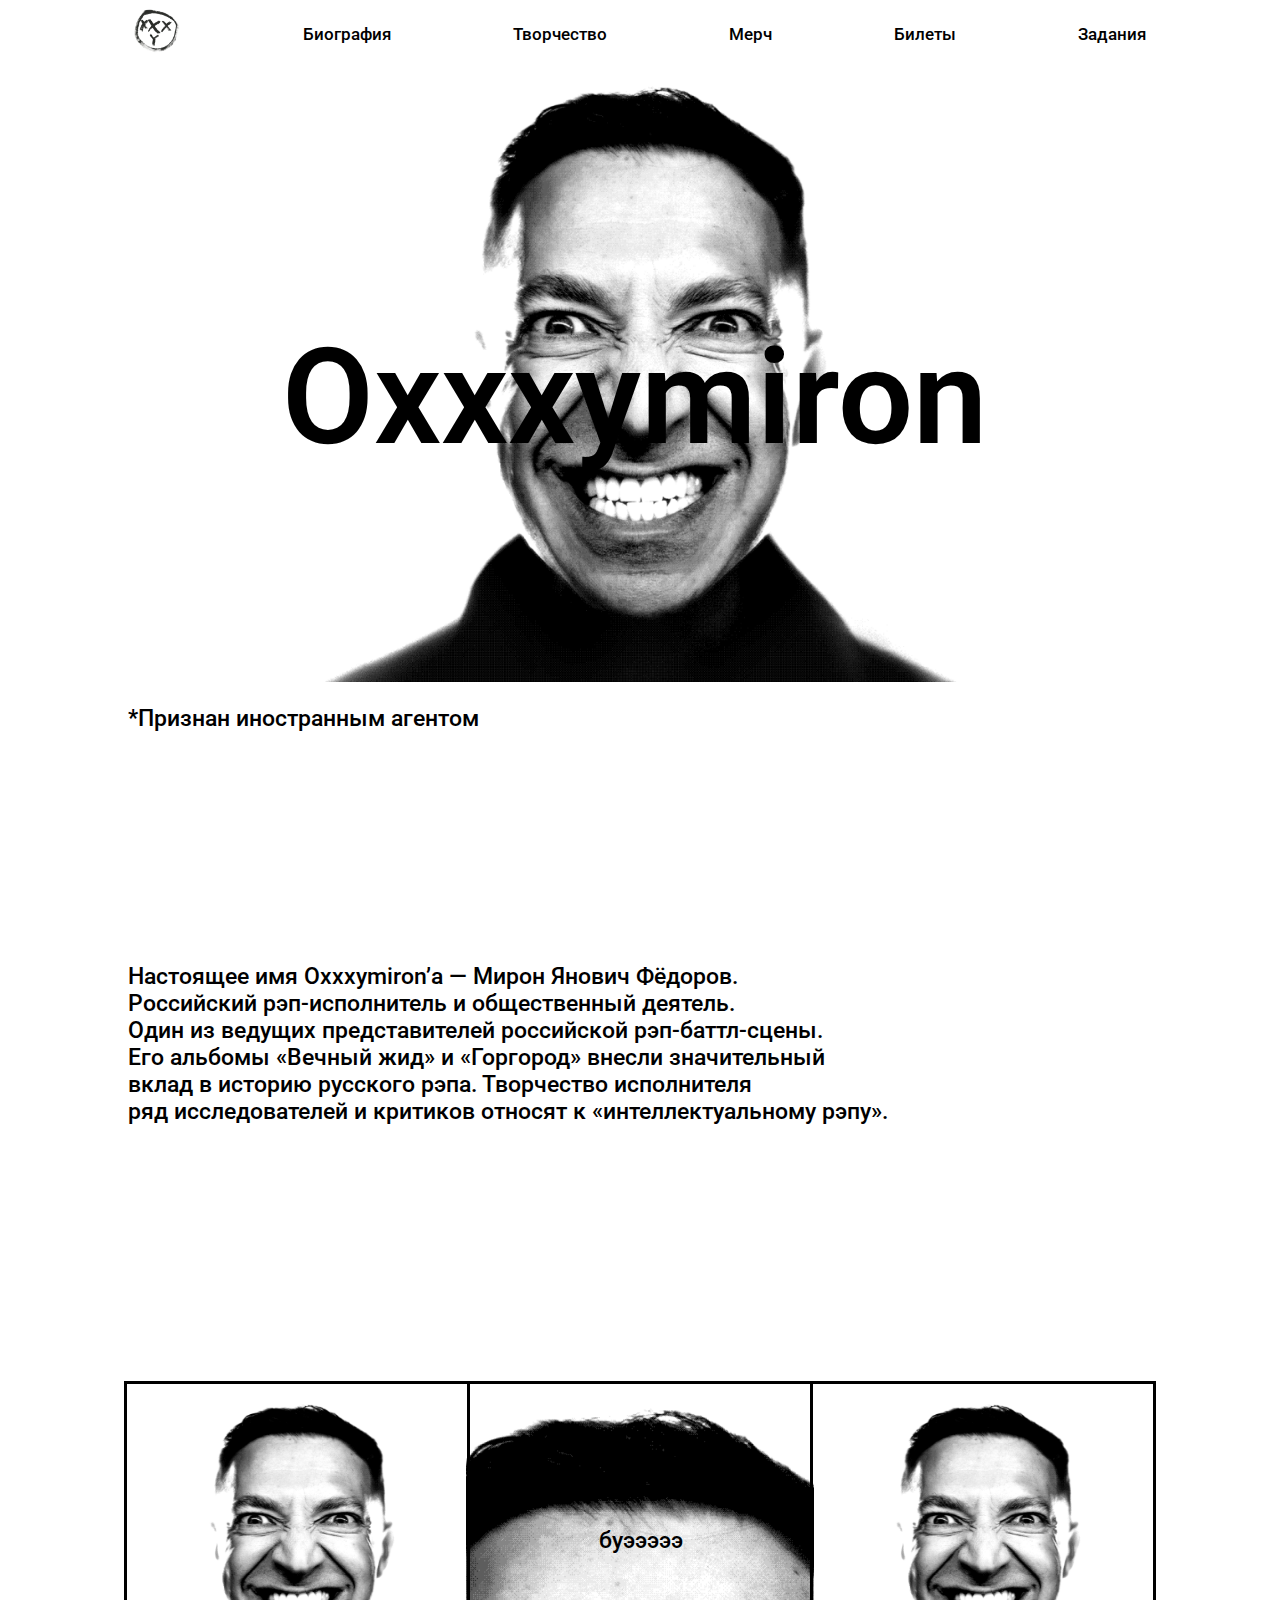
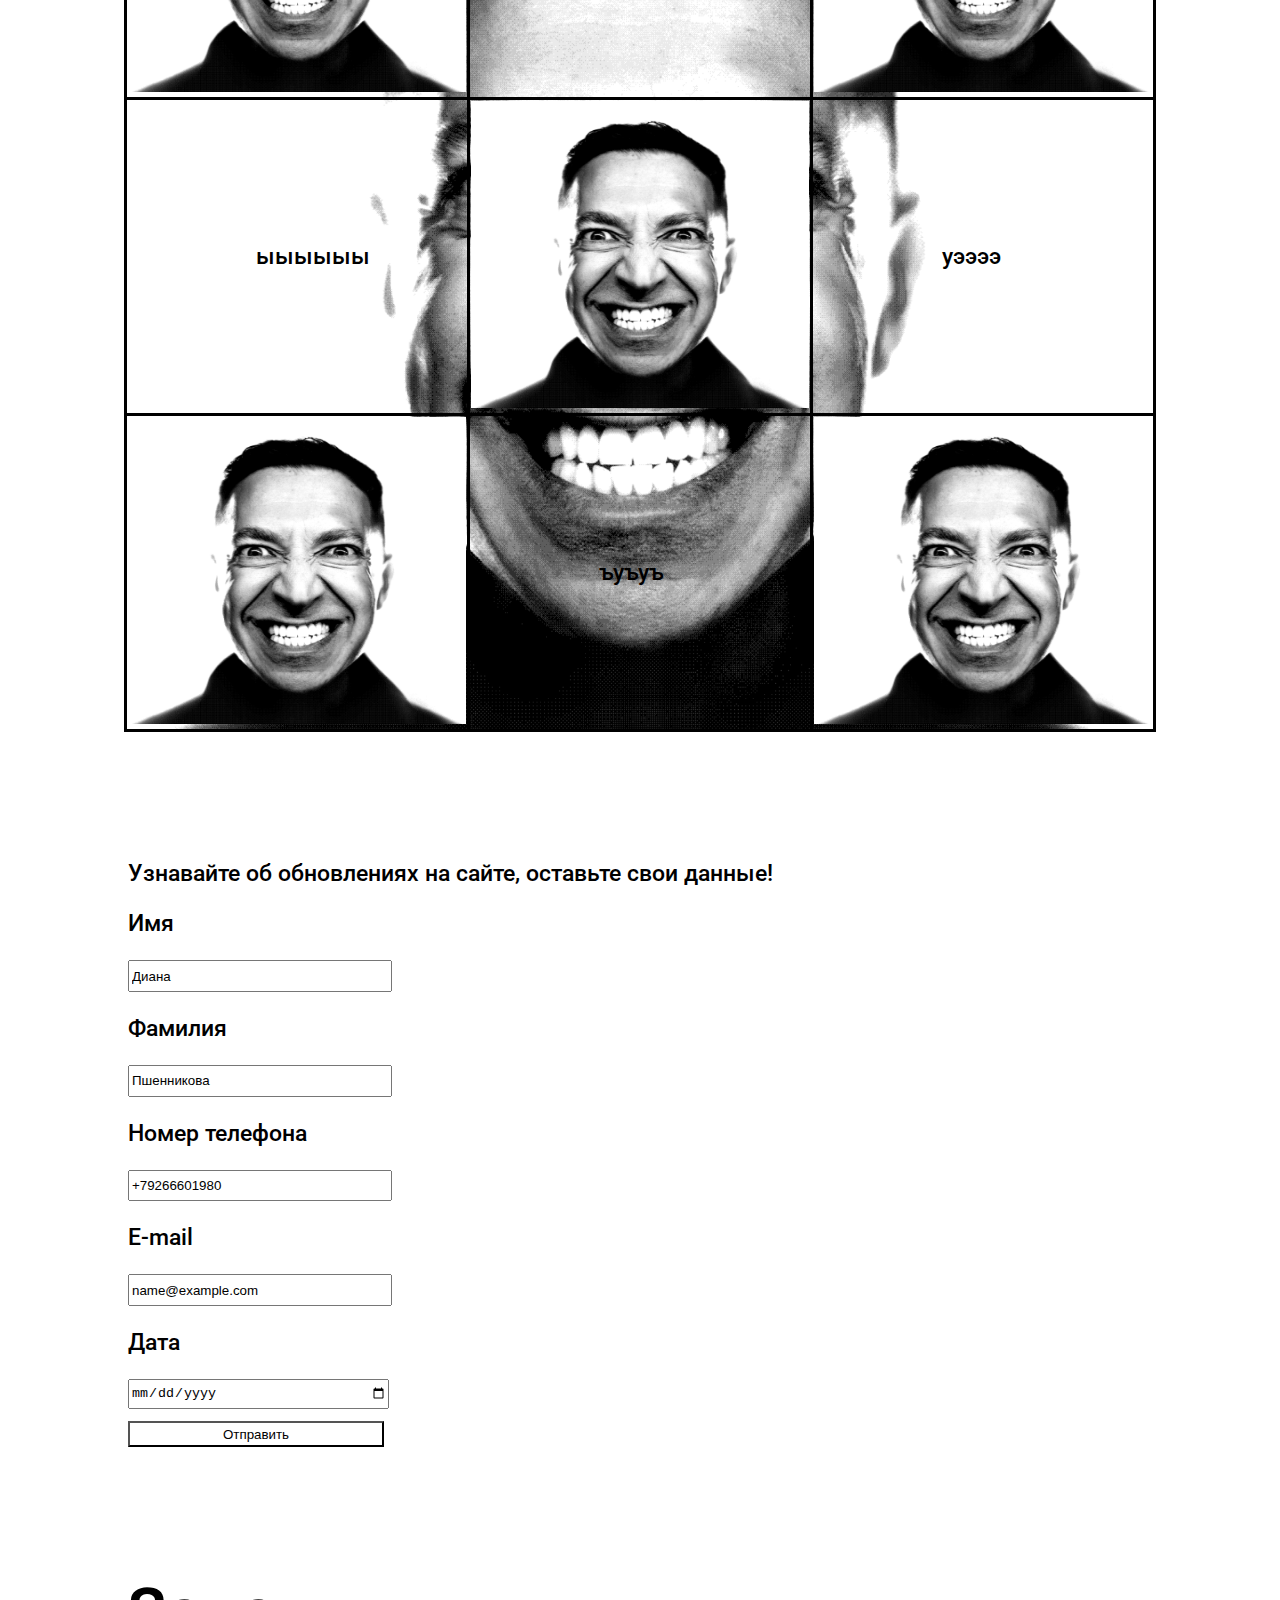
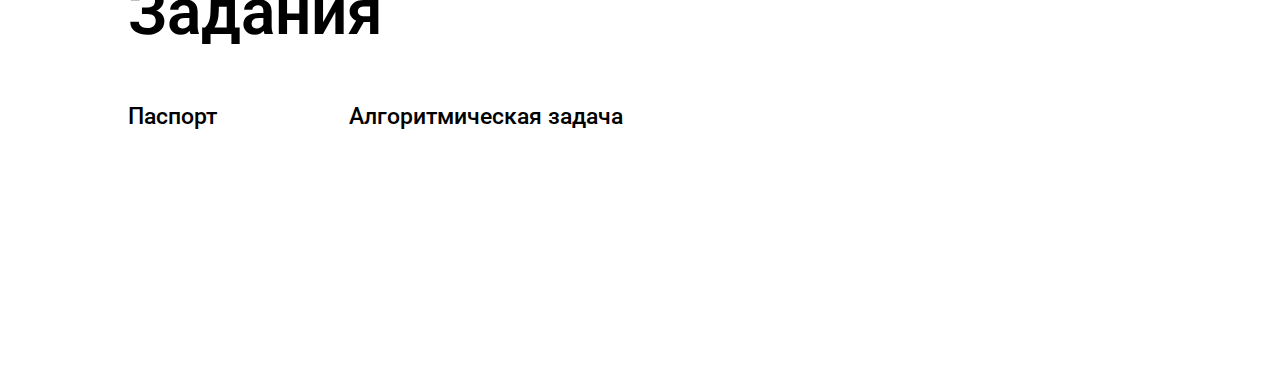
==== index.html @ 1d1434c1 "init" ====
<!DOCTYPE html>
<html lang="en" dir="ltr">
  <head>
    <meta charset="utf-8">
    <title>Oxxxymiron</title>
    <link rel="stylesheet" href="stylesheets/style.css">
  </head>
  <body>
    <!-- <img class="fon" src="images/g.png" alt=""> -->
    <nav>
      <div class="menu-items">
        <a href="index.html" class="icon"></a>
        <a href="bio.html">Биография</a>
        <a href="crea.html">Творчество</a>
        <a href="merch.html">Мерч</a>
        <a href="https://oxxxymiron.com/" target="_blank">Билеты</a>
        <a href="#tasks">Задания</a>
      </div>
    </nav>
    <img class="im_1" src="images/im_1.png" alt="">
    <h1 class="ind">Oxxxymiron</h1>
    <p class="p_i">*Признан иностранным агентом</p>
    <p class="p_i_2">Настоящее имя Oxxxymiron’а — Мирон Янович Фёдоров. <br>
       Российский рэп-исполнитель и общественный деятель. <br>
       Один из ведущих представителей российской рэп-баттл-сцены. <br>
       Его альбомы «Вечный жид» и «Горгород» внесли значительный <br>вклад в историю русского рэпа.
       Творчество исполнителя <br>ряд исследователей и критиков относят к «интеллектуальному рэпу».
    </p>
    <table>
      <tr>
        <td><img src="images/im_1_1.png" alt=""></td>
        <td><p>буэээээ</p></td>
        <td><img src="images/im_1_1.png" alt=""></td>
      </tr>
      <tr>
        <td><p>ыыыыыы</p></td>
        <td><img src="images/im_1_1.png" alt=""></td>
        <td><p>уээээ</p></td>
      </tr>
      <tr>
        <td><img src="images/im_1_1.png" alt=""></td>
        <td><p>ъуъуъ</p></td>
        <td><img src="images/im_1_1.png" alt=""></td>
      </tr>
    </table>

    <form class="" action="index.html" method="post">
      <p>Узнавайте об обновлениях на сайте, оставьте свои данные!</p>
      <p>Имя</p>
      <input type="text" name="" value="Диана" placeholder="">
      <p>Фамилия</p>
      <input type="text" name="" value="Пшенникова" placeholder="">
      <p>Номер телефона</p>
      <input type="tel" name="" value="+79266601980" placeholder="">
      <p>E-mail</p>
      <input type="email" name="" value="name@example.com" placeholder="">
      <p>Дата</p>
      <input type="date" name="" value="08.10.2023" placeholder="">

      <button type="submit" name="button">Отправить</button>
    </form>


    <h2 id="tasks">Задания</h2>
    <div class="a_tasks">
      <!-- <a href="" target="_blank">Паспорт с DOM</a> -->
      <a href="passport/passport.html" target="_blank">Паспорт</a>
      <a href="alg.html" target="_blank">Алгоритмическая задача</a>
    </div>
  </body>
</html>
---- stylesheets/style.css ----
/* @import "reset.css"; */
@import url('https://fonts.googleapis.com/css2?family=Roboto:ital,wght@0,100;0,300;0,400;0,500;0,700;0,900;1,100;1,300;1,400;1,500;1,700;1,900&display=swap');
@import "index.css";
@import "bio.css";
@import "crea.css";
@import "merch.css";
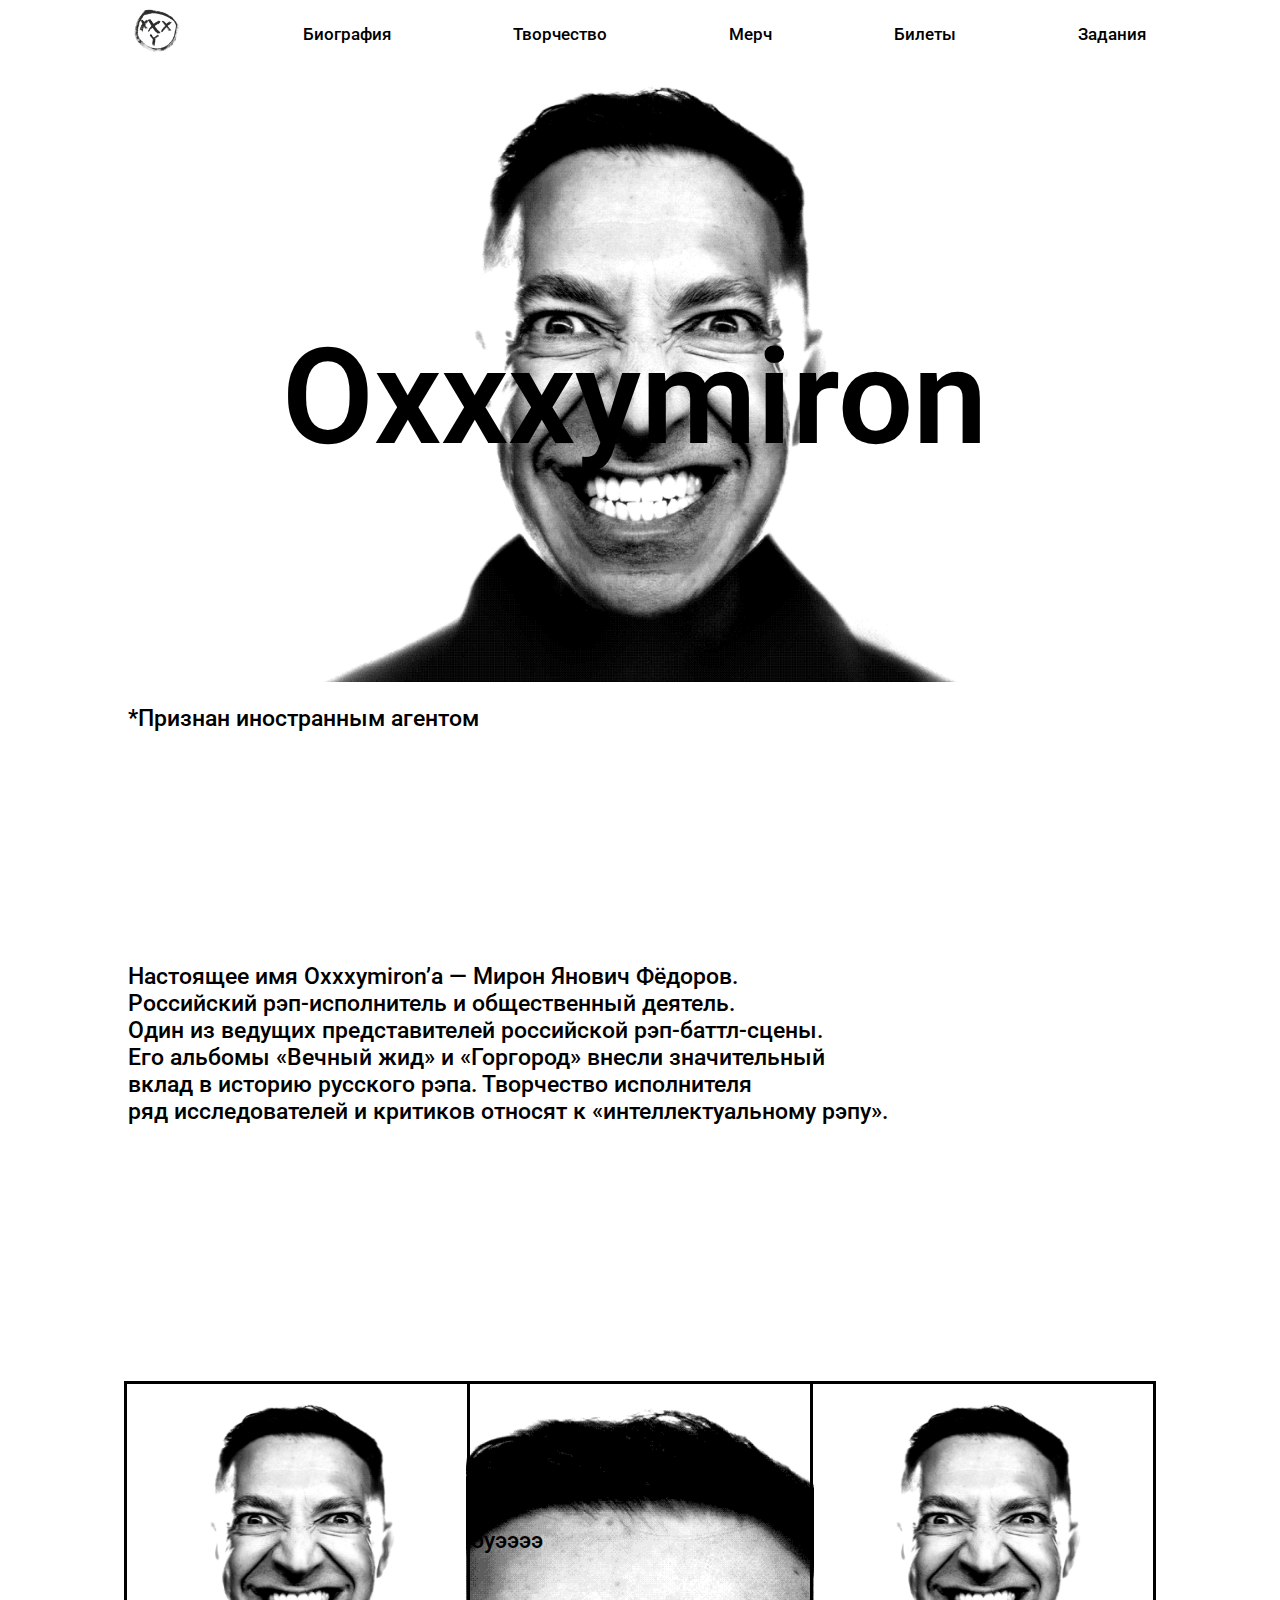
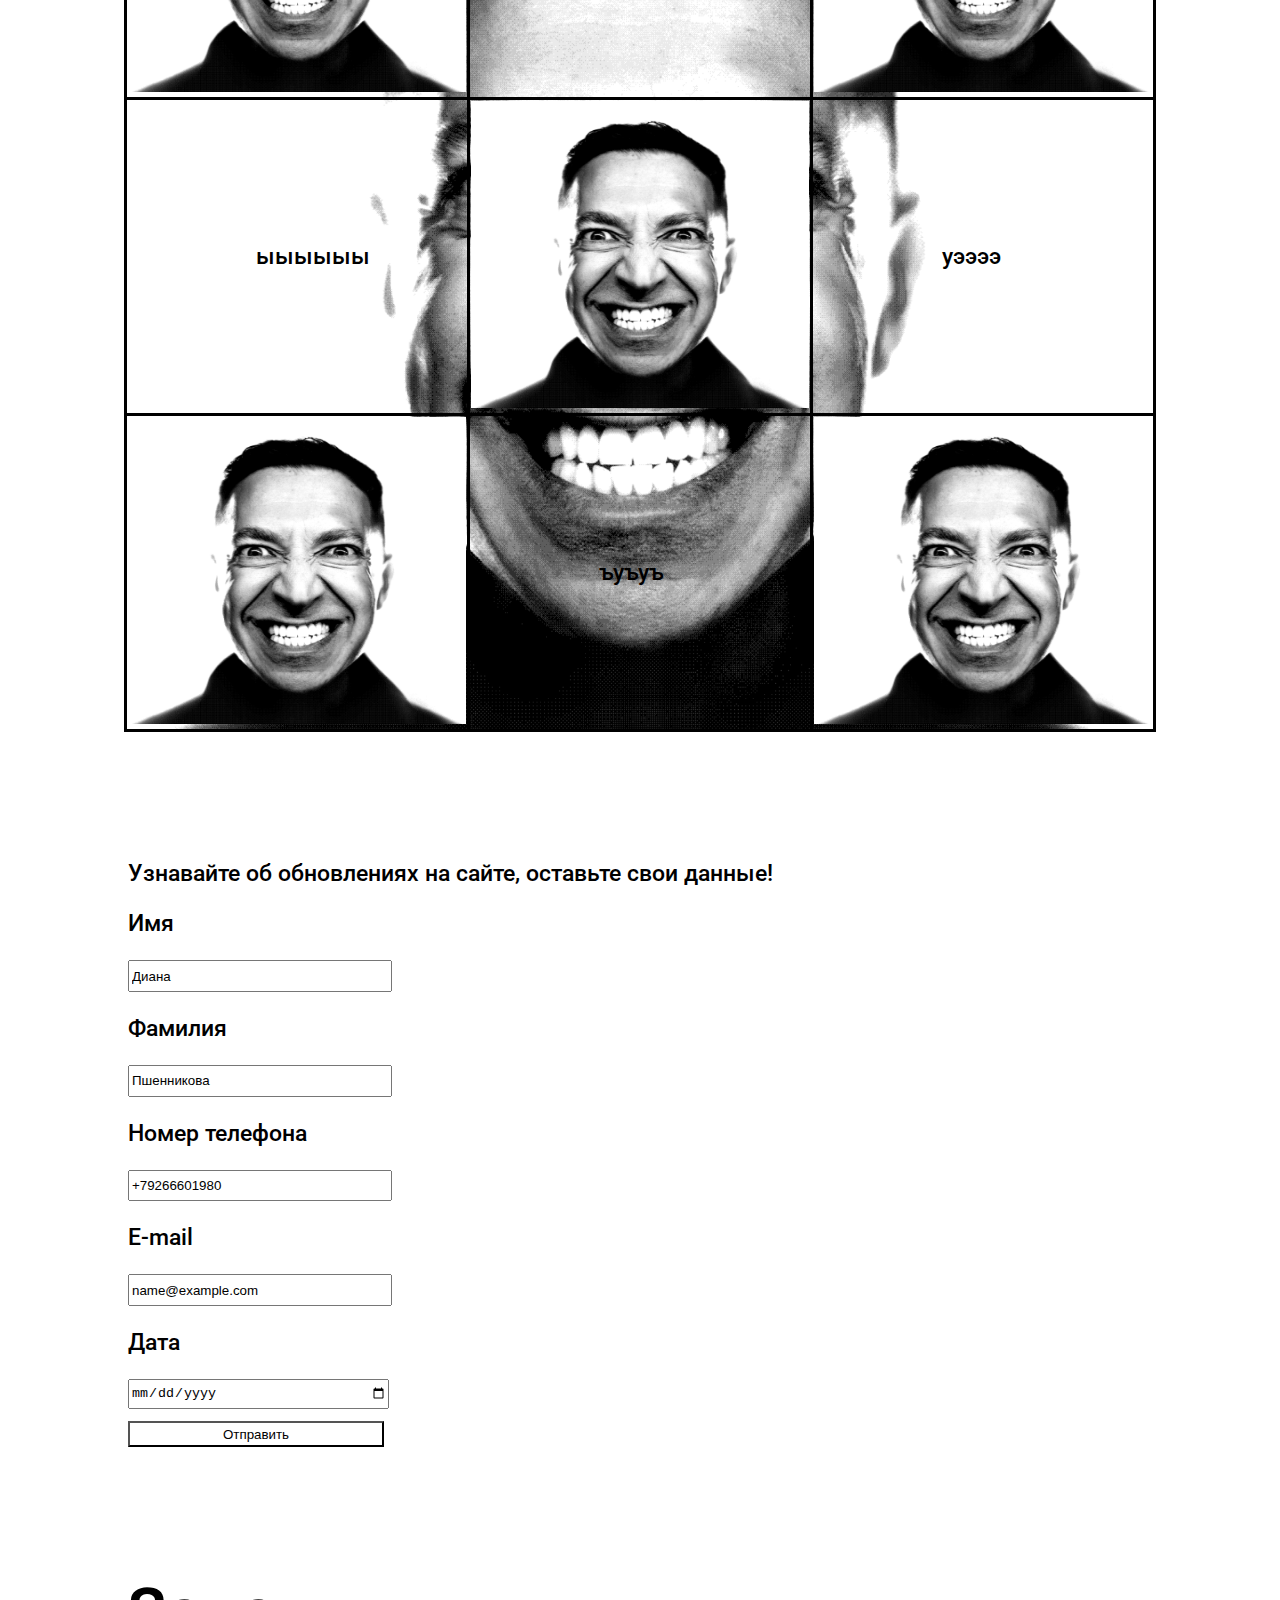
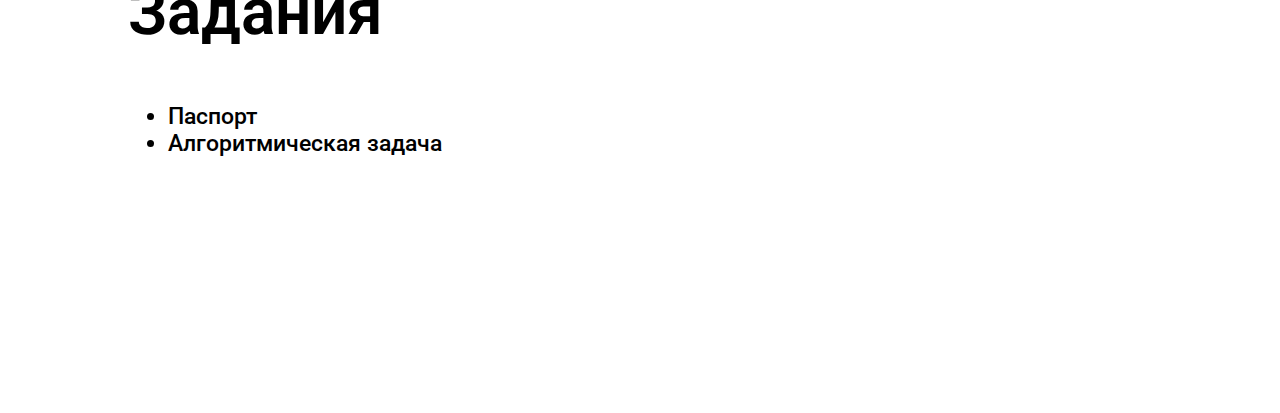
==== commit c7967776: "3" ====
--- a/index.html
+++ b/index.html
@@ -29,7 +29,7 @@
     <table>
       <tr>
         <td><img src="images/im_1_1.png" alt=""></td>
-        <td><p>буэээээ</p></td>
+        <td><a href="https://oxxxymiron.com/">буээээ</a></td>
         <td><img src="images/im_1_1.png" alt=""></td>
       </tr>
       <tr>
@@ -44,18 +44,18 @@
       </tr>
     </table>
 
-    <form class="" action="index.html" method="post">
+    <form class="" action="index.html" method="get">
       <p>Узнавайте об обновлениях на сайте, оставьте свои данные!</p>
       <p>Имя</p>
-      <input type="text" name="" value="Диана" placeholder="">
+      <input type="text" name="name" value="Диана" placeholder="">
       <p>Фамилия</p>
-      <input type="text" name="" value="Пшенникова" placeholder="">
+      <input type="text" name="name" value="Пшенникова" placeholder="">
       <p>Номер телефона</p>
-      <input type="tel" name="" value="+79266601980" placeholder="">
+      <input type="tel" name="name" value="+79266601980" placeholder="">
       <p>E-mail</p>
-      <input type="email" name="" value="name@example.com" placeholder="">
+      <input type="email" name="name" value="name@example.com" placeholder="">
       <p>Дата</p>
-      <input type="date" name="" value="08.10.2023" placeholder="">
+      <input type="date" name="name" value="08.10.2023" placeholder="">
 
       <button type="submit" name="button">Отправить</button>
     </form>
@@ -64,8 +64,11 @@
     <h2 id="tasks">Задания</h2>
     <div class="a_tasks">
       <!-- <a href="" target="_blank">Паспорт с DOM</a> -->
-      <a href="passport/passport.html" target="_blank">Паспорт</a>
-      <a href="alg.html" target="_blank">Алгоритмическая задача</a>
+      <ul>
+        <li><a href="passport/passport.html" target="_blank">Паспорт</a></li>
+        <li><a href="alg.html" target="_blank">Алгоритмическая задача</a></li>
+      </ul>
+
     </div>
   </body>
 </html>
